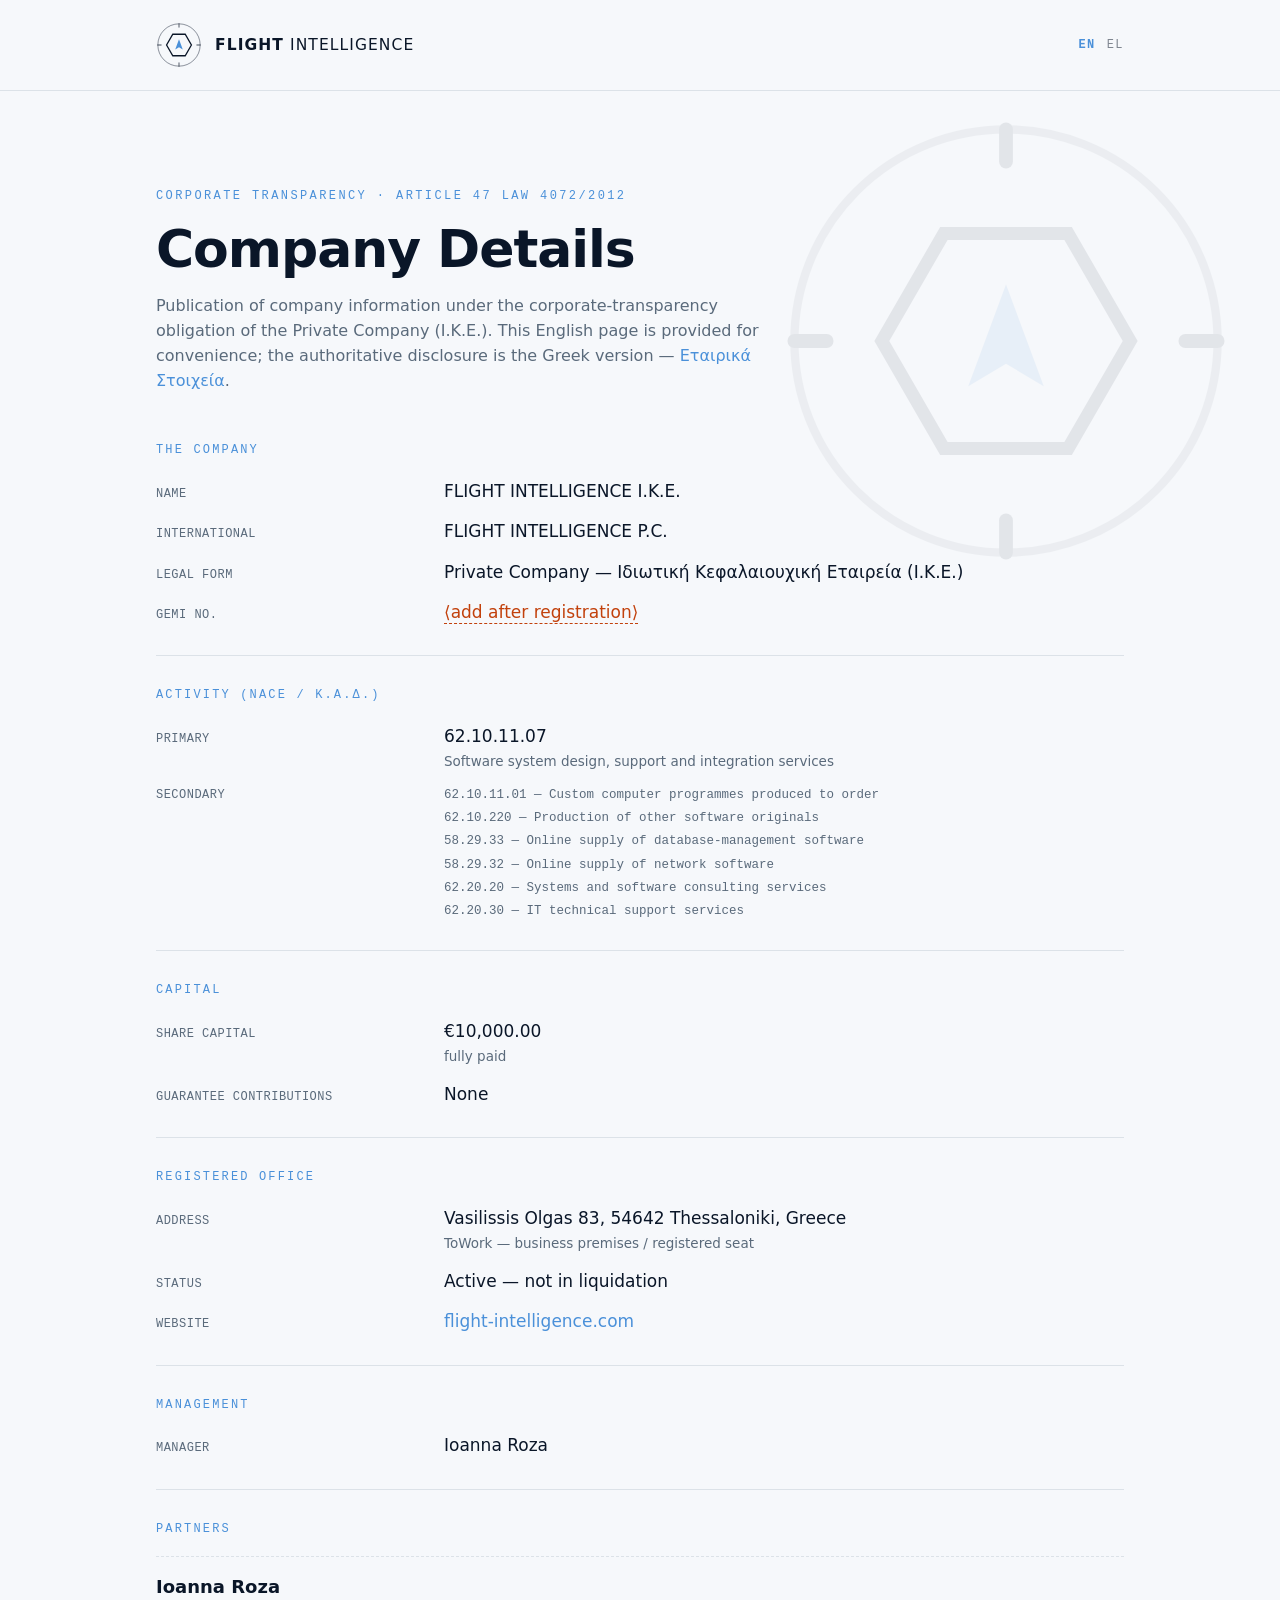
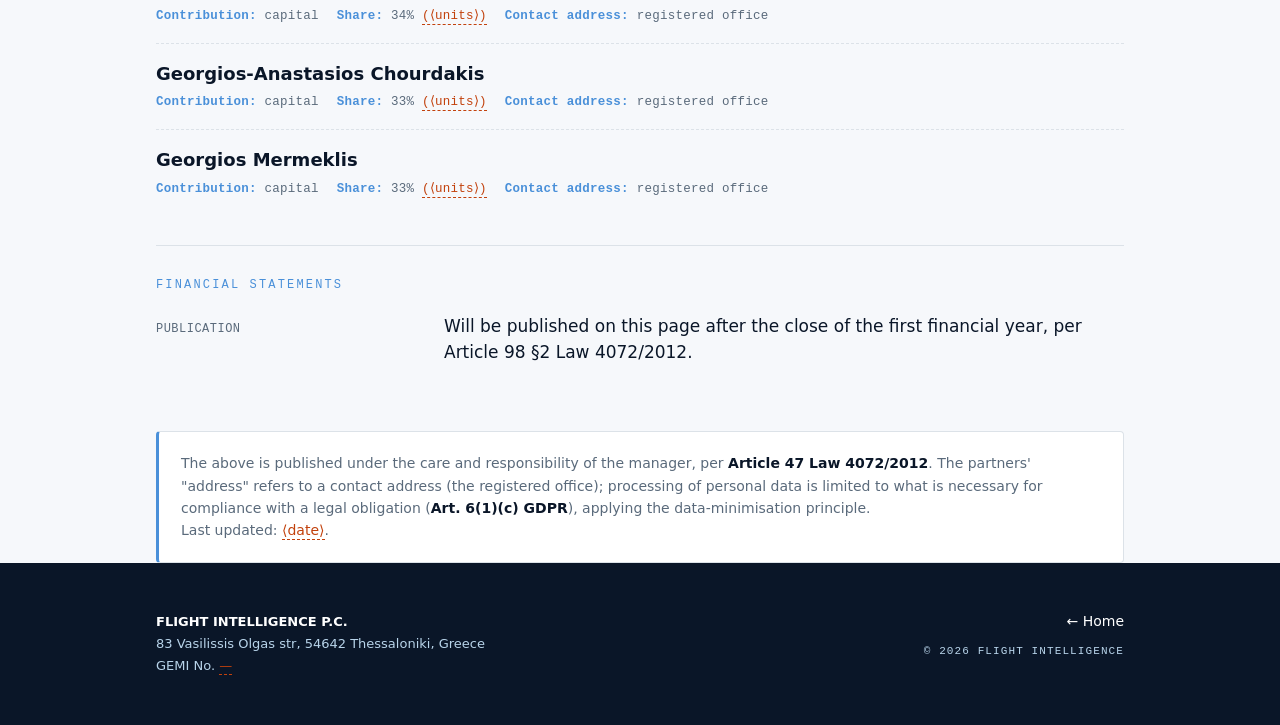
==== company-details.html @ 5dbc8b81 "Initial commit: bilingual holding + Άρθρο 47 compliance site" ====
<!DOCTYPE html>
<html lang="en">
<head>
  <meta charset="utf-8">
  <meta name="viewport" content="width=device-width, initial-scale=1">
  <meta name="robots" content="noindex, nofollow">
  <title>Company Details — FLIGHT INTELLIGENCE P.C.</title>
  <link rel="icon" href="favicon.svg" type="image/svg+xml">
  <link rel="stylesheet" href="styles.css">
</head>
<body>

  <a class="skip" href="#main">Skip to content</a>

  <header class="head head--light">
    <div class="wrap head__inner">
      <a class="lockup" href="en.html" aria-label="FLIGHT INTELLIGENCE — home">
        <svg class="lockup__mark" viewBox="-50 -50 100 100" aria-hidden="true" xmlns="http://www.w3.org/2000/svg">
          <circle class="mk-ring" r="46" fill="none" stroke-width="1.8" opacity="0.55"/>
          <g class="mk-tick" stroke-width="3" stroke-linecap="round">
            <line x1="0" y1="-46" x2="0" y2="-39"/>
            <line x1="46" y1="0"  x2="39" y2="0"/>
            <line x1="0" y1="46"  x2="0" y2="39"/>
            <line x1="-46" y1="0" x2="-39" y2="0"/>
          </g>
          <path class="mk-hex" d="M27 0 L13.5 23.38 L-13.5 23.38 L-27 0 L-13.5 -23.38 L13.5 -23.38 Z" fill="none" stroke-width="2.8"/>
          <path class="mk-needle" d="M0 -15 L10 12 L0 6 L-10 12 Z" transform="scale(0.82)"/>
        </svg>
        <span class="lockup__word"><b>FLIGHT</b> INTELLIGENCE</span>
      </a>
      <nav class="lang" aria-label="Language">
        <span class="is-active" aria-current="true">EN</span>
        <a href="etairika-stoixeia.html">EL</a>
      </nav>
    </div>
  </header>

  <main id="main" class="wrap plate">

    <!-- expanded mark, light form -->
    <svg class="plate__ghost" viewBox="-50 -50 100 100" aria-hidden="true" xmlns="http://www.w3.org/2000/svg">
      <circle r="46" fill="none" stroke="#0A1628" stroke-width="1.8" opacity="0.55"/>
      <line x1="0" y1="-46" x2="0" y2="-39" stroke="#0A1628" stroke-width="3" stroke-linecap="round"/>
      <line x1="46" y1="0"  x2="39" y2="0"  stroke="#0A1628" stroke-width="3" stroke-linecap="round"/>
      <line x1="0" y1="46"  x2="0" y2="39"  stroke="#0A1628" stroke-width="3" stroke-linecap="round"/>
      <line x1="-46" y1="0" x2="-39" y2="0" stroke="#0A1628" stroke-width="3" stroke-linecap="round"/>
      <path d="M27 0 L13.5 23.38 L-13.5 23.38 L-27 0 L-13.5 -23.38 L13.5 -23.38 Z" fill="none" stroke="#0A1628" stroke-width="2.8"/>
      <path d="M0 -15 L10 12 L0 6 L-10 12 Z" fill="#4A90D9" transform="scale(0.82)"/>
    </svg>

    <div class="plate__content">

      <div class="plate__head">
        <p class="eyebrow">Corporate Transparency · Article 47 Law 4072/2012</p>
        <h1 class="plate__title">Company Details</h1>
        <p class="plate__intro">
          Publication of company information under the corporate-transparency
          obligation of the Private Company (Ι.Κ.Ε.). This English page is provided
          for convenience; the authoritative disclosure is the Greek version —
          <a href="etairika-stoixeia.html">Εταιρικά Στοιχεία</a>.
        </p>
      </div>

      <section class="block">
        <p class="block__label">The Company</p>
        <div class="rows">
          <div class="row"><span class="row__k">Name</span><span class="row__v">FLIGHT INTELLIGENCE Ι.Κ.Ε.</span></div>
          <div class="row"><span class="row__k">International</span><span class="row__v">FLIGHT INTELLIGENCE P.C.</span></div>
          <div class="row"><span class="row__k">Legal form</span><span class="row__v">Private Company — Ιδιωτική Κεφαλαιουχική Εταιρεία (Ι.Κ.Ε.)</span></div>
          <div class="row"><span class="row__k">GEMI No.</span><span class="row__v"><span class="todo">⟨add after registration⟩</span></span></div>
        </div>
      </section>

      <section class="block">
        <p class="block__label">Activity (NACE / Κ.Α.Δ.)</p>
        <div class="rows">
          <div class="row"><span class="row__k">Primary</span><span class="row__v">62.10.11.07<small>Software system design, support and integration services</small></span></div>
          <div class="row">
            <span class="row__k">Secondary</span>
            <span class="row__v kad-sec">
              <span>62.10.11.01 — Custom computer programmes produced to order</span>
              <span>62.10.220 — Production of other software originals</span>
              <span>58.29.33 — Online supply of database-management software</span>
              <span>58.29.32 — Online supply of network software</span>
              <span>62.20.20 — Systems and software consulting services</span>
              <span>62.20.30 — IT technical support services</span>
            </span>
          </div>
        </div>
      </section>

      <section class="block">
        <p class="block__label">Capital</p>
        <div class="rows">
          <div class="row"><span class="row__k">Share capital</span><span class="row__v">€10,000.00<small>fully paid</small></span></div>
          <div class="row"><span class="row__k">Guarantee contributions</span><span class="row__v">None</span></div>
        </div>
      </section>

      <section class="block">
        <p class="block__label">Registered Office</p>
        <div class="rows">
          <div class="row"><span class="row__k">Address</span><span class="row__v">Vasilissis Olgas 83, 54642 Thessaloniki, Greece<small>ToWork — business premises / registered seat</small></span></div>
          <div class="row"><span class="row__k">Status</span><span class="row__v">Active — not in liquidation</span></div>
          <div class="row"><span class="row__k">Website</span><span class="row__v"><a href="https://flight-intelligence.com">flight-intelligence.com</a></span></div>
        </div>
      </section>

      <section class="block">
        <p class="block__label">Management</p>
        <div class="rows">
          <div class="row"><span class="row__k">Manager</span><span class="row__v">Ioanna Roza</span></div>
        </div>
      </section>

      <section class="block">
        <p class="block__label">Partners</p>

        <div class="partner">
          <div class="partner__name">Ioanna Roza</div>
          <div class="partner__meta">
            <span><b>Contribution:</b> capital</span>
            <span><b>Share:</b> 34% <span class="todo">(⟨units⟩)</span></span>
            <span><b>Contact address:</b> registered office</span>
          </div>
        </div>

        <div class="partner">
          <div class="partner__name">Georgios-Anastasios Chourdakis</div>
          <div class="partner__meta">
            <span><b>Contribution:</b> capital</span>
            <span><b>Share:</b> 33% <span class="todo">(⟨units⟩)</span></span>
            <span><b>Contact address:</b> registered office</span>
          </div>
        </div>

        <div class="partner">
          <div class="partner__name">Georgios Mermeklis</div>
          <div class="partner__meta">
            <span><b>Contribution:</b> capital</span>
            <span><b>Share:</b> 33% <span class="todo">(⟨units⟩)</span></span>
            <span><b>Contact address:</b> registered office</span>
          </div>
        </div>
      </section>

      <section class="block">
        <p class="block__label">Financial Statements</p>
        <div class="rows">
          <div class="row">
            <span class="row__k">Publication</span>
            <span class="row__v">Will be published on this page after the close of the first financial year, per Article 98 §2 Law 4072/2012.</span>
          </div>
        </div>
      </section>

      <p class="note">
        The above is published under the care and responsibility of the manager,
        per <b>Article 47 Law 4072/2012</b>. The partners' "address" refers to a
        contact address (the registered office); processing of personal data is
        limited to what is necessary for compliance with a legal obligation
        (<b>Art. 6(1)(c) GDPR</b>), applying the data-minimisation principle.<br>
        Last updated: <span class="todo">⟨date⟩</span>.
      </p>

    </div>
  </main>

  <footer class="foot">
    <div class="wrap foot__inner">
      <div class="foot__legal">
        <b>FLIGHT INTELLIGENCE P.C.</b> <br>83 Vasilissis Olgas str, 54642 Thessaloniki, Greece<br>
        GEMI No. <span class="todo">—</span>
      </div>
      <nav class="foot__links" aria-label="Footer">
        <a href="en.html">← Home</a>
        <span class="foot__meta">© <span id="yr">2026</span> FLIGHT INTELLIGENCE</span>
      </nav>
    </div>
  </footer>

  <script>document.getElementById('yr').textContent = new Date().getFullYear();</script>
</body>
</html>
---- styles.css ----
/* ============================================================
   FlightIntelligence Ι.Κ.Ε. — site styles
   Brand palette derived from the Traffic Mark:
     navy  #0F1A2E   mid #4E7CB0   light #86B8E4
   System fonts only — no third-party requests (GDPR-clean).
   ============================================================ */

:root{
  --navy:#0A1628;
  --navy-soft:#152238;
  --navy-line:#20354F;
  --paper:#F6F8FB;
  --surface:#FFFFFF;
  --line:#DCE2E8;
  --text:#0A1628;
  --muted:#5A6A7B;
  --muted-dark:#B8D4EA;   /* muted text on navy */
  --mid:#4A90D9;
  --mid-press:#2E5090;
  --light:#7FB3E0;
  --todo:#C2410C;         /* fill-me marker */

  --sans: ui-sans-serif, system-ui, -apple-system, "Segoe UI", Roboto,
          "Helvetica Neue", Arial, sans-serif;
  --mono: ui-monospace, "SF Mono", "Cascadia Mono", "Roboto Mono",
          Menlo, Consolas, monospace;

  --wrap: 1080px;
  --pad: clamp(20px, 5vw, 56px);
}

*{ box-sizing:border-box; margin:0; padding:0; }

html{ -webkit-text-size-adjust:100%; background:var(--navy); }
body{
  font-family:var(--sans);
  color:var(--text);
  background:var(--paper);
  line-height:1.55;
  -webkit-font-smoothing:antialiased;
  text-rendering:optimizeLegibility;
  min-height:100vh;
  min-height:100dvh;
  display:flex;
  flex-direction:column;
}
body > main{ flex:1 0 auto; display:flex; flex-direction:column; }
body > main > .hero{ flex:1 0 auto; }
body > .foot{ flex-shrink:0; }

a{ color:var(--mid); text-decoration:none; }
a:hover{ color:var(--mid-press); }

:focus-visible{
  outline:2px solid var(--light);
  outline-offset:3px;
  border-radius:2px;
}

.wrap{ width:100%; max-width:var(--wrap); margin-inline:auto; padding-inline:var(--pad); }

/* ---------- Lockup (mark + wordmark) ---------- */
.lockup{ display:inline-flex; align-items:center; gap:13px; color:inherit; }
.lockup__mark{ width:46px; height:46px; display:block; flex:none; }
.lockup__word{
  font-size:clamp(13.5px,2.4vw,15.5px); letter-spacing:.07em;
  text-transform:uppercase; font-weight:400; line-height:1.05;
  white-space:nowrap;
}
.lockup__word b{ font-weight:700; }

/* ---------- Site header ---------- */
.head{ position:relative; z-index:3; }
.head__inner{
  display:flex; align-items:center; justify-content:space-between;
  gap:18px; padding-block:22px;
}
.head--dark .lockup__word{ color:#fff; }
.head--light .lockup__word{ color:var(--text); }
.head--light{ border-bottom:1px solid var(--line); }
.head--dark .mk-ring{ stroke:#4A90D9; }
.head--dark .mk-tick{ stroke:rgba(184,212,234,0.55); }
.head--dark .mk-hex{ stroke:#4A90D9; }
.head--dark .mk-needle{ fill:#7FB3E0; }
.head--light .mk-ring{ stroke:#0A1628; }
.head--light .mk-tick{ stroke:rgba(10,22,40,0.5); }
.head--light .mk-hex{ stroke:#0A1628; }
.head--light .mk-needle{ fill:#4A90D9; }

/* ---------- Hero (navy) ---------- */
.hero{
  position:relative; overflow:hidden;
  background:var(--navy); color:#fff;
}
.hero__ghost{
  position:absolute; right:-8%; top:50%; transform:translateY(-50%);
  width:min(620px,78vw); height:auto; opacity:.085; pointer-events:none;
  z-index:0;
}
.hero__inner{ position:relative; z-index:1; padding-block:clamp(64px,8vw,148px); }
.hero__eyebrow{
  font-family:var(--mono); font-size:12px; letter-spacing:.22em;
  text-transform:uppercase; color:var(--light); margin-bottom:26px;
}
.hero__title{
  font-size:clamp(34px,6.2vw,68px); line-height:1.04;
  letter-spacing:-.02em; font-weight:700; max-width:16ch;
}
.hero__sub{
  margin-top:24px; max-width:48ch;
  font-size:clamp(16px,2.2vw,19px); color:var(--muted-dark);
}
.hero__contact{ margin-top:38px; font-size:15px; color:var(--muted-dark); }
.hero__contact a{ color:#fff; border-bottom:1px solid var(--mid); padding-bottom:2px; }
.hero__contact a:hover{ border-color:var(--light); color:var(--light); }

/* horizon rule that bridges navy -> paper */
.horizon{ position:relative; height:0; border-top:1px solid var(--navy-line); }
.horizon::after{   /* heading bug riding the line */
  content:""; position:absolute; left:var(--pad); top:-5px;
  width:10px; height:10px; background:var(--light); transform:rotate(45deg);
}

/* ---------- Generic light section ---------- */
.section{ padding-block:clamp(48px,8vw,92px); }
.eyebrow{
  font-family:var(--mono); font-size:12px; letter-spacing:.2em;
  text-transform:uppercase; color:var(--mid); margin-bottom:16px;
}
.lede{ font-size:clamp(17px,2.4vw,20px); max-width:60ch; color:var(--text); }
.lede + .lede{ margin-top:14px; }

/* ---------- Data plate (compliance) ---------- */
.plate__head{ padding-block:clamp(48px,9vw,96px) clamp(28px,4vw,40px); }
.plate__title{
  font-size:clamp(30px,5.4vw,52px); letter-spacing:-.02em;
  font-weight:700; line-height:1.05;
}
.plate__intro{ margin-top:18px; max-width:60ch; color:var(--muted); font-size:16px; }

.block{ padding-block:30px; border-top:1px solid var(--line); }
.block:first-of-type{ border-top:none; padding-top:8px; }
.block__label{
  font-family:var(--mono); font-size:12px; letter-spacing:.18em;
  text-transform:uppercase; color:var(--mid); margin-bottom:18px;
}

.rows{ display:grid; gap:14px; }
.row{
  display:grid; grid-template-columns:minmax(180px,260px) 1fr; gap:8px 28px;
  align-items:baseline;
}
.row__k{
  font-family:var(--mono); font-size:12px; letter-spacing:.04em;
  text-transform:uppercase; color:var(--muted);
}
.row__v{ font-size:17px; color:var(--text); }
.row__v small{ display:block; color:var(--muted); font-size:13.5px; margin-top:2px; }
.kad-sec{ display:grid; gap:5px; font-family:var(--mono); font-size:12.5px; color:var(--muted); line-height:1.45; }

/* partner entries */
.partner{ padding:16px 0; border-top:1px dashed var(--line); }
.partner:first-child{ border-top:none; padding-top:4px; }
.partner__name{ font-size:18px; font-weight:600; }
.partner__meta{
  margin-top:6px; display:flex; flex-wrap:wrap; gap:6px 18px;
  font-family:var(--mono); font-size:12.5px; color:var(--muted);
  letter-spacing:.02em;
}
.partner__meta b{ color:var(--mid); font-weight:600; }

.todo{
  color:var(--todo); font-style:normal;
  border-bottom:1px dashed var(--todo); padding-bottom:1px;
}

.note{
  margin-top:36px; padding:20px 22px; background:var(--surface);
  border:1px solid var(--line); border-left:3px solid var(--mid);
  border-radius:4px; font-size:14px; color:var(--muted); line-height:1.6;
}
.note b{ color:var(--text); font-weight:600; }

/* ---------- Footer (navy) ---------- */
.foot{ background:var(--navy); color:var(--muted-dark); }
.foot__inner{
  padding-block:48px; display:grid; gap:26px;
  grid-template-columns:1fr auto; align-items:start;
}
.foot__legal{ font-size:13px; line-height:1.7; max-width:56ch; }
.foot__legal b{ color:#fff; font-weight:600; }
.foot__legal a{ color:var(--light); }
.foot__links{ display:grid; gap:10px; justify-items:end; text-align:right; }
.foot__links a{ color:#fff; font-size:14px; }
.foot__links a:hover{ color:var(--light); }
.foot__meta{
  font-family:var(--mono); font-size:11px; letter-spacing:.1em;
  text-transform:uppercase; color:var(--muted-dark);
}

/* ---------- Motion ---------- */
@keyframes rise{ from{ opacity:0; transform:translateY(14px); } to{ opacity:1; transform:none; } }
.rise{ animation:rise .7s cubic-bezier(.2,.7,.2,1) both; }
.rise-2{ animation-delay:.08s; }
.rise-3{ animation-delay:.16s; }

@media (prefers-reduced-motion:reduce){
  .rise,.rise-2,.rise-3{ animation:none; }
}

/* ---------- Responsive ---------- */
@media (max-width:640px){
  .row{ grid-template-columns:1fr; gap:3px; }
  .foot__inner{ grid-template-columns:1fr; }
  .foot__links{ justify-items:start; text-align:left; }
  .hero__ghost{ opacity:.06; right:-22%; }
}

/* ---------- Language toggle ---------- */
.lang{ display:inline-flex; gap:11px; align-items:center; font-family:var(--mono);
  font-size:12px; letter-spacing:.12em; text-transform:uppercase; }
.lang a{ color:inherit; opacity:.5; cursor:pointer; }
.lang a:hover{ opacity:1; }
.lang .is-active{ opacity:1; font-weight:700; }
.head--dark .lang{ color:#fff; }
.head--dark .lang .is-active{ color:var(--light); }
.head--light .lang{ color:var(--text); }
.head--light .lang .is-active{ color:var(--mid); }

/* ---------- Light-page watermark (expanded mark) ---------- */
.plate{ position:relative; }
.plate__ghost{ position:absolute; top:20px; right:-56px;
  width:min(460px,60vw); height:auto; opacity:.08; pointer-events:none; z-index:0; }
.plate__content{ position:relative; z-index:1; }
@media (max-width:640px){ .plate__ghost{ opacity:.05; right:-32%; top:8px; } }

/* ---------- Skip link (keyboard-only) ---------- */
.skip{
  position:absolute; left:-9999px; top:0;
  background:var(--navy); color:#fff;
  padding:10px 16px; font:600 13px/1 var(--sans);
  border-radius:0 0 4px 0; z-index:1000;
}
.skip:focus{ left:0; }

/* ---------- Print (compliance pages) ---------- */
@media print {
  body{ background:#fff; color:#000; }
  .lang, .skip, .hero__ghost, .plate__ghost, .foot__links,
  .horizon, .todo{ display:none !important; }
  .head{ border-bottom:1px solid #000; }
  .head__inner{ padding-block:8px; }
  .lockup__word, .head--light .lockup__word{ color:#000; }
  .mk-ring, .mk-tick, .mk-hex{ stroke:#000 !important; }
  .mk-needle{ fill:#000 !important; }
  a, a:visited{ color:#000; text-decoration:underline; }
  .row{ grid-template-columns:1fr; gap:2px; page-break-inside:avoid; }
  .row__k{ color:#000; }
  .block, .partner{ page-break-inside:avoid; }
  .note{ background:transparent; border:1px solid #000; color:#000; }
  .note b{ color:#000; }
  .foot{ background:transparent; color:#000; border-top:1px solid #000; }
  .foot__legal b, .foot__legal a, .foot__meta{ color:#000; }
}
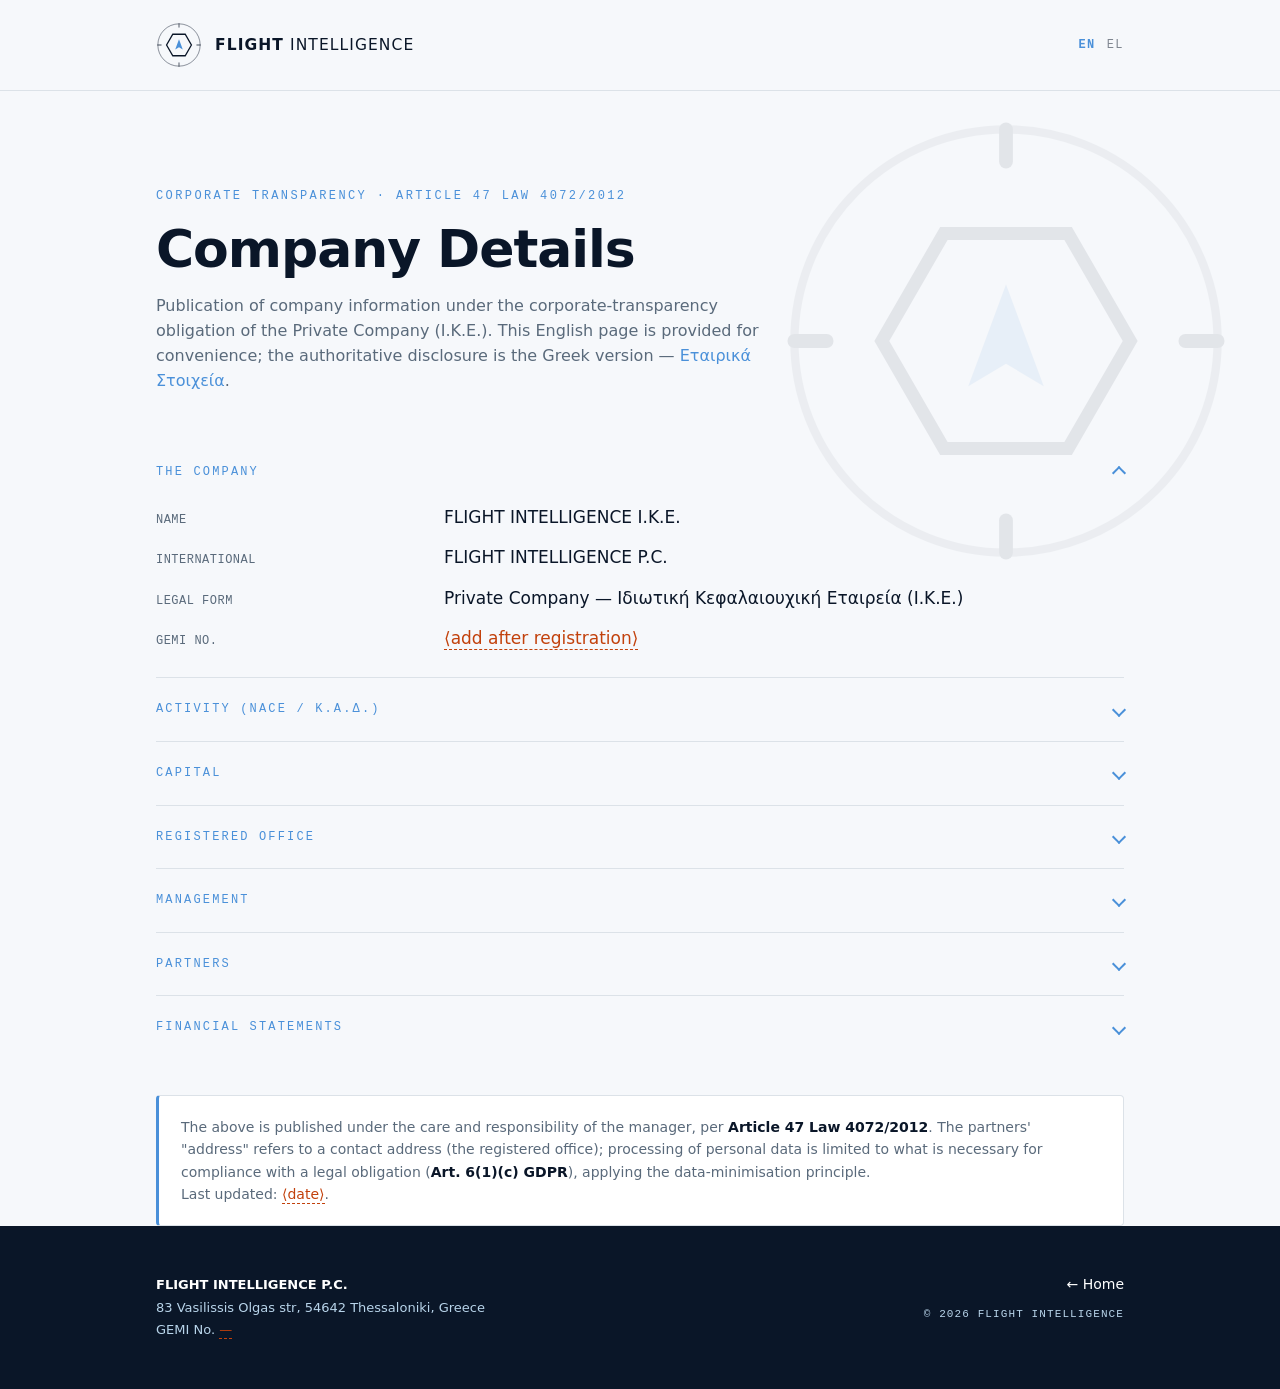
==== commit 402691a0: "Hide placeholder from search; registry-style compliance drawers - robots.txt: site-wide Disallow: / " ====
--- a/company-details.html
+++ b/company-details.html
@@ -61,18 +61,18 @@
         </p>
       </div>
 
-      <section class="block">
-        <p class="block__label">The Company</p>
+      <details class="block" open>
+        <summary class="block__label">The Company</summary>
         <div class="rows">
           <div class="row"><span class="row__k">Name</span><span class="row__v">FLIGHT INTELLIGENCE Ι.Κ.Ε.</span></div>
           <div class="row"><span class="row__k">International</span><span class="row__v">FLIGHT INTELLIGENCE P.C.</span></div>
           <div class="row"><span class="row__k">Legal form</span><span class="row__v">Private Company — Ιδιωτική Κεφαλαιουχική Εταιρεία (Ι.Κ.Ε.)</span></div>
           <div class="row"><span class="row__k">GEMI No.</span><span class="row__v"><span class="todo">⟨add after registration⟩</span></span></div>
         </div>
-      </section>
+      </details>
 
-      <section class="block">
-        <p class="block__label">Activity (NACE / Κ.Α.Δ.)</p>
+      <details class="block">
+        <summary class="block__label">Activity (NACE / Κ.Α.Δ.)</summary>
         <div class="rows">
           <div class="row"><span class="row__k">Primary</span><span class="row__v">62.10.11.07<small>Software system design, support and integration services</small></span></div>
           <div class="row">
@@ -87,34 +87,34 @@
             </span>
           </div>
         </div>
-      </section>
+      </details>
 
-      <section class="block">
-        <p class="block__label">Capital</p>
+      <details class="block">
+        <summary class="block__label">Capital</summary>
         <div class="rows">
           <div class="row"><span class="row__k">Share capital</span><span class="row__v">€10,000.00<small>fully paid</small></span></div>
           <div class="row"><span class="row__k">Guarantee contributions</span><span class="row__v">None</span></div>
         </div>
-      </section>
+      </details>
 
-      <section class="block">
-        <p class="block__label">Registered Office</p>
+      <details class="block">
+        <summary class="block__label">Registered Office</summary>
         <div class="rows">
           <div class="row"><span class="row__k">Address</span><span class="row__v">Vasilissis Olgas 83, 54642 Thessaloniki, Greece<small>ToWork — business premises / registered seat</small></span></div>
           <div class="row"><span class="row__k">Status</span><span class="row__v">Active — not in liquidation</span></div>
           <div class="row"><span class="row__k">Website</span><span class="row__v"><a href="https://flight-intelligence.com">flight-intelligence.com</a></span></div>
         </div>
-      </section>
+      </details>
 
-      <section class="block">
-        <p class="block__label">Management</p>
+      <details class="block">
+        <summary class="block__label">Management</summary>
         <div class="rows">
           <div class="row"><span class="row__k">Manager</span><span class="row__v">Ioanna Roza</span></div>
         </div>
-      </section>
+      </details>
 
-      <section class="block">
-        <p class="block__label">Partners</p>
+      <details class="block">
+        <summary class="block__label">Partners</summary>
 
         <div class="partner">
           <div class="partner__name">Ioanna Roza</div>
@@ -142,17 +142,17 @@
             <span><b>Contact address:</b> registered office</span>
           </div>
         </div>
-      </section>
+      </details>
 
-      <section class="block">
-        <p class="block__label">Financial Statements</p>
+      <details class="block">
+        <summary class="block__label">Financial Statements</summary>
         <div class="rows">
           <div class="row">
             <span class="row__k">Publication</span>
             <span class="row__v">Will be published on this page after the close of the first financial year, per Article 98 §2 Law 4072/2012.</span>
           </div>
         </div>
-      </section>
+      </details>
 
       <p class="note">
         The above is published under the care and responsibility of the manager,
--- a/styles.css
+++ b/styles.css
@@ -262,3 +262,25 @@
   .foot{ background:transparent; color:#000; border-top:1px solid #000; }
   .foot__legal b, .foot__legal a, .foot__meta{ color:#000; }
 }
+
+/* ---------- Registry-style drawers (compliance pages) ---------- */
+details.block{ border-top:1px solid var(--line); padding:0; }
+details.block:first-of-type{ border-top:none; }
+details.block[open]{ padding-bottom:26px; }
+
+summary.block__label{
+  list-style:none; cursor:pointer; user-select:none; margin:0;
+  display:flex; align-items:center; justify-content:space-between; gap:14px;
+  padding:22px 0;
+}
+summary.block__label::-webkit-details-marker{ display:none; }
+summary.block__label::after{
+  content:""; flex:none; width:8px; height:8px;
+  border-right:2px solid var(--mid); border-bottom:2px solid var(--mid);
+  transform:rotate(45deg); transition:transform .2s ease;
+}
+details.block[open] > summary.block__label::after{ transform:rotate(-135deg); }
+summary.block__label:hover{ color:var(--text); }
+@media (prefers-reduced-motion:reduce){
+  summary.block__label::after{ transition:none; }
+}
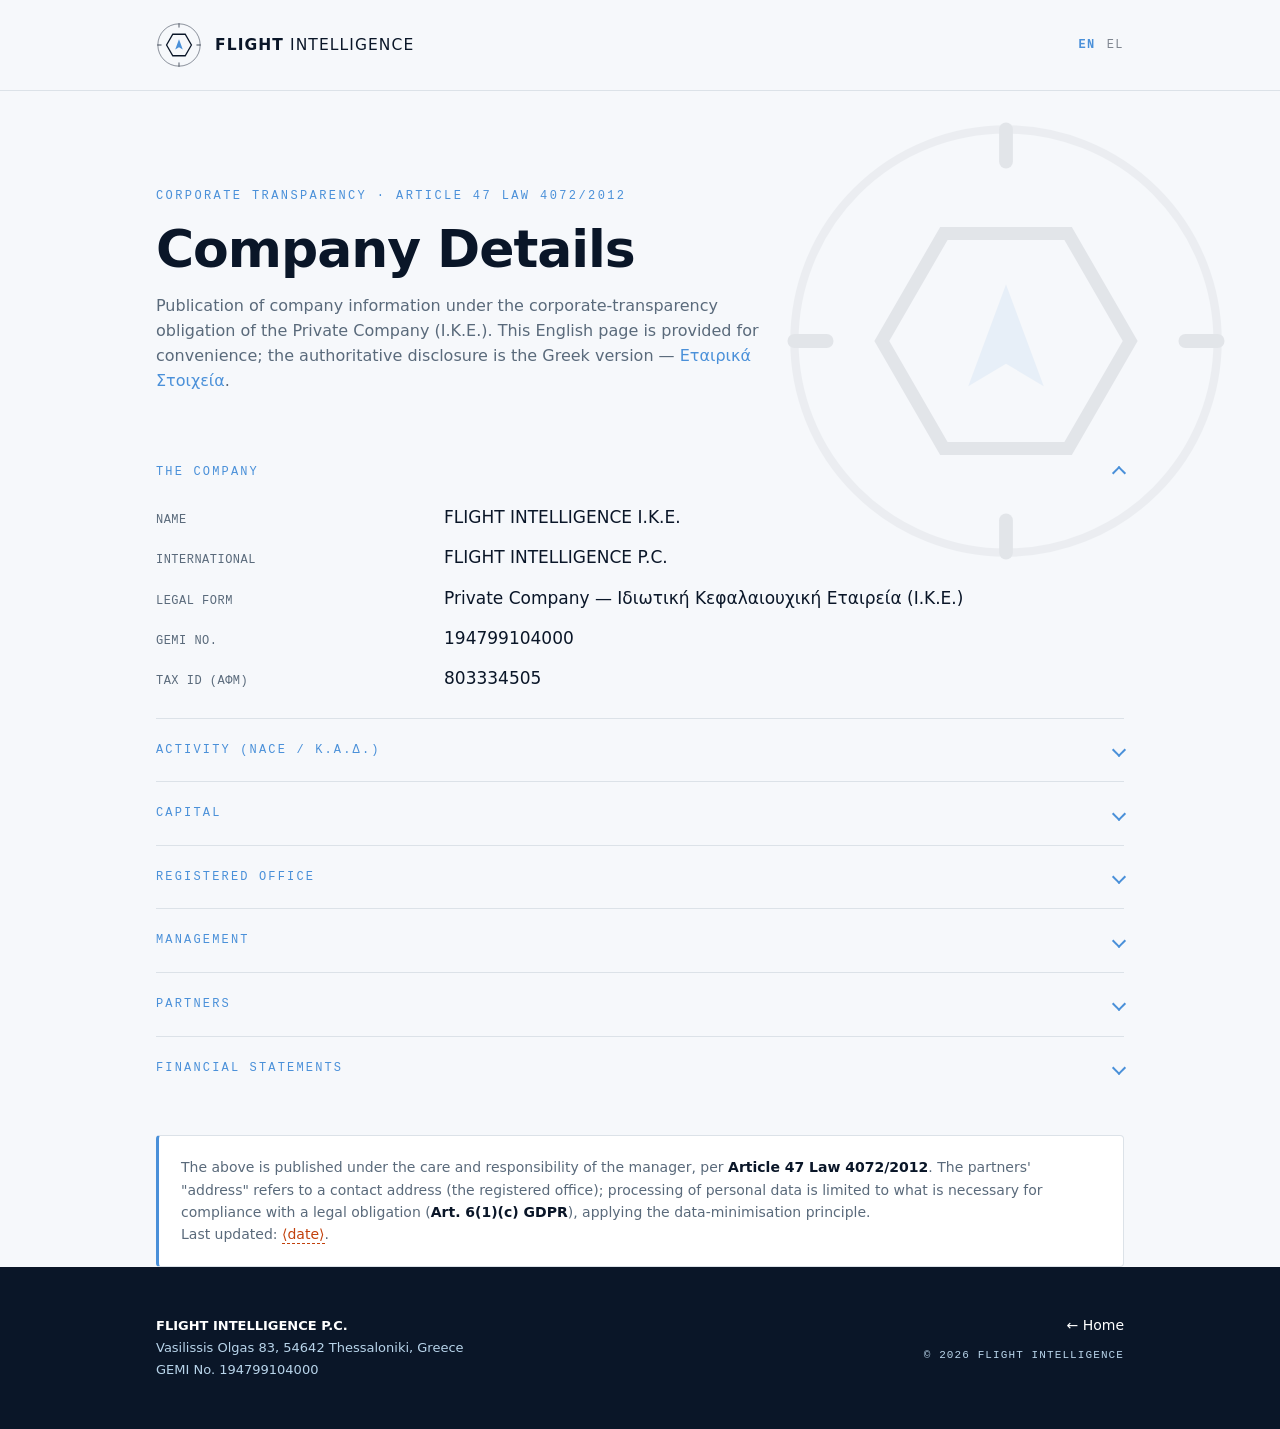
==== commit ece6ab60: "fill: real ΓΕΜΗ + ΑΦΜ now company is registered - ΓΕΜΗ 194799104000 across all four pages (complianc" ====
--- a/company-details.html
+++ b/company-details.html
@@ -67,7 +67,8 @@
           <div class="row"><span class="row__k">Name</span><span class="row__v">FLIGHT INTELLIGENCE Ι.Κ.Ε.</span></div>
           <div class="row"><span class="row__k">International</span><span class="row__v">FLIGHT INTELLIGENCE P.C.</span></div>
           <div class="row"><span class="row__k">Legal form</span><span class="row__v">Private Company — Ιδιωτική Κεφαλαιουχική Εταιρεία (Ι.Κ.Ε.)</span></div>
-          <div class="row"><span class="row__k">GEMI No.</span><span class="row__v"><span class="todo">⟨add after registration⟩</span></span></div>
+          <div class="row"><span class="row__k">GEMI No.</span><span class="row__v">194799104000</span></div>
+          <div class="row"><span class="row__k">Tax ID (ΑΦΜ)</span><span class="row__v">803334505</span></div>
         </div>
       </details>
 
@@ -169,8 +170,8 @@
   <footer class="foot">
     <div class="wrap foot__inner">
       <div class="foot__legal">
-        <b>FLIGHT INTELLIGENCE P.C.</b> <br>83 Vasilissis Olgas str, 54642 Thessaloniki, Greece<br>
-        GEMI No. <span class="todo">—</span>
+        <b>FLIGHT INTELLIGENCE P.C.</b> <br>Vasilissis Olgas 83, 54642 Thessaloniki, Greece<br>
+        GEMI No. 194799104000
       </div>
       <nav class="foot__links" aria-label="Footer">
         <a href="en.html">← Home</a>
